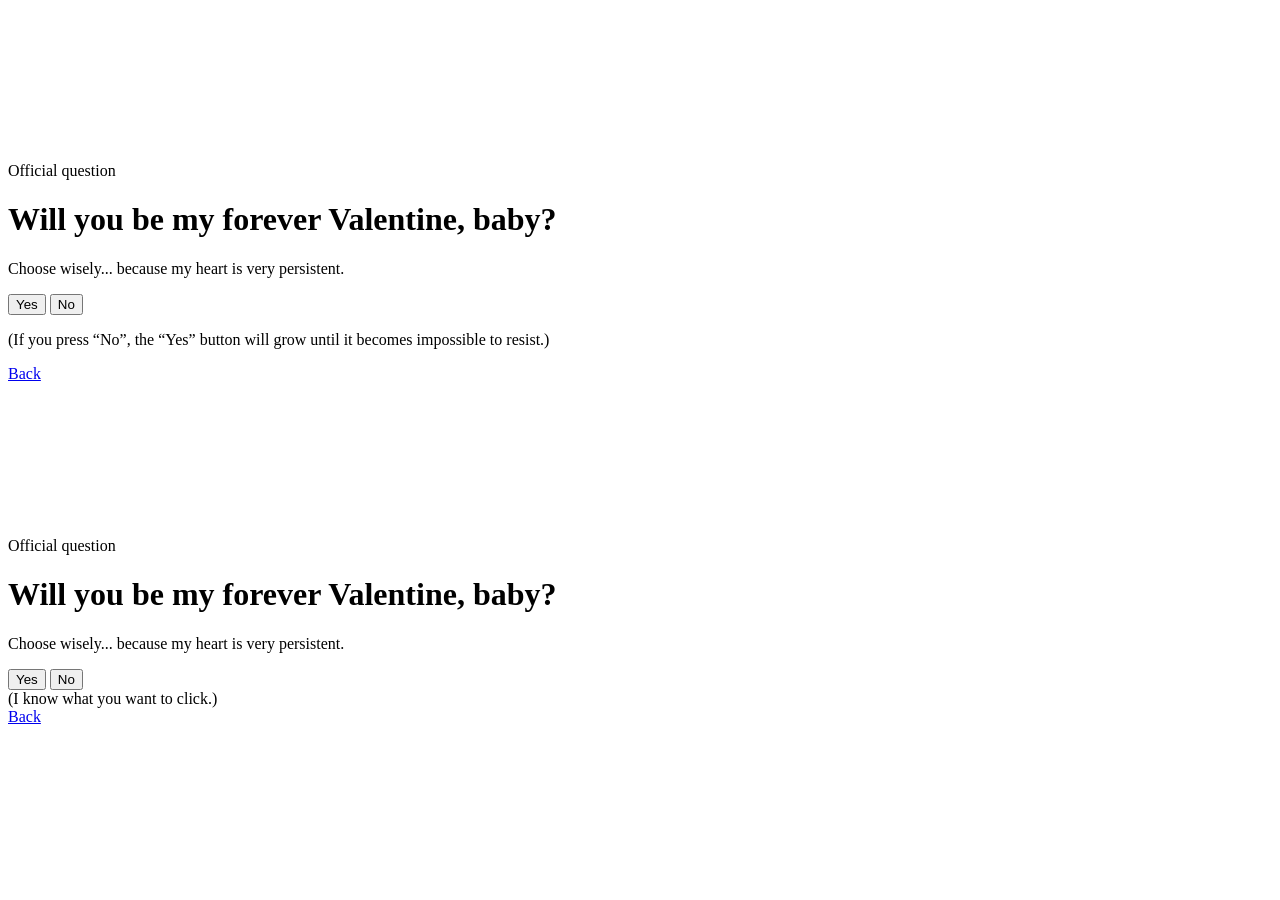
==== ask.html @ 5ab75958 "Add files via upload" ====
<!doctype html>
<html lang="en">
<head>
  <meta charset="utf-8" />
  <meta name="viewport" content="width=device-width, initial-scale=1" />
  <title>Will You Be My Valentine?</title>
  <link rel="stylesheet" href="styles.css" />
</head>
<body>
  <canvas id="bg" aria-hidden="true"></canvas>
  <main class="card">
    <div class="badge">Official question</div>
    <h1 class="script">Will you be my forever Valentine, baby?</h1>
    <p class="lead">Choose wisely... because my heart is very persistent.</p>

    <div class="button-row" id="buttonRow">
      <button id="yesBtn" class="btn primary big" type="button">Yes</button>
      <button id="noBtn" class="btn ghost" type="button">No</button>
    </div>

    <div class="status" id="status" aria-live="polite"></div>
    <p class="tiny">(If you press “No”, the “Yes” button will grow until it becomes impossible to resist.)</p>

    <div class="actions">
      <a class="btn link" href="index.html">Back</a>
    </div>
  </main>

  <script src="shared.js"></script>
  <script src="ask.js"></script>
</body>
</html>
<body>
  <canvas id="bg" aria-hidden="true"></canvas>
  <main class="card">
    <div class="badge">Official question</div>
    <h1 class="script">Will you be my forever Valentine, baby?</h1>
    <p class="lead">Choose wisely... because my heart is very persistent.</p>

    <div class="button-row" id="buttonRow">
      <button id="yesBtn" class="btn primary big" type="button">Yes</button>
      <button id="noBtn" class="btn ghost" type="button">No</button>
    </div>

    <div class="status" aria-live="polite">
      <span id="statusText">(I know what you want to click.)</span>
    </div>

    <div class="actions subtle">
      <a class="btn link" href="index.html">Back</a>
    </div>
  </main>

  <script src="shared.js"></script>
  <script src="ask.js"></script>
</body>
</html>
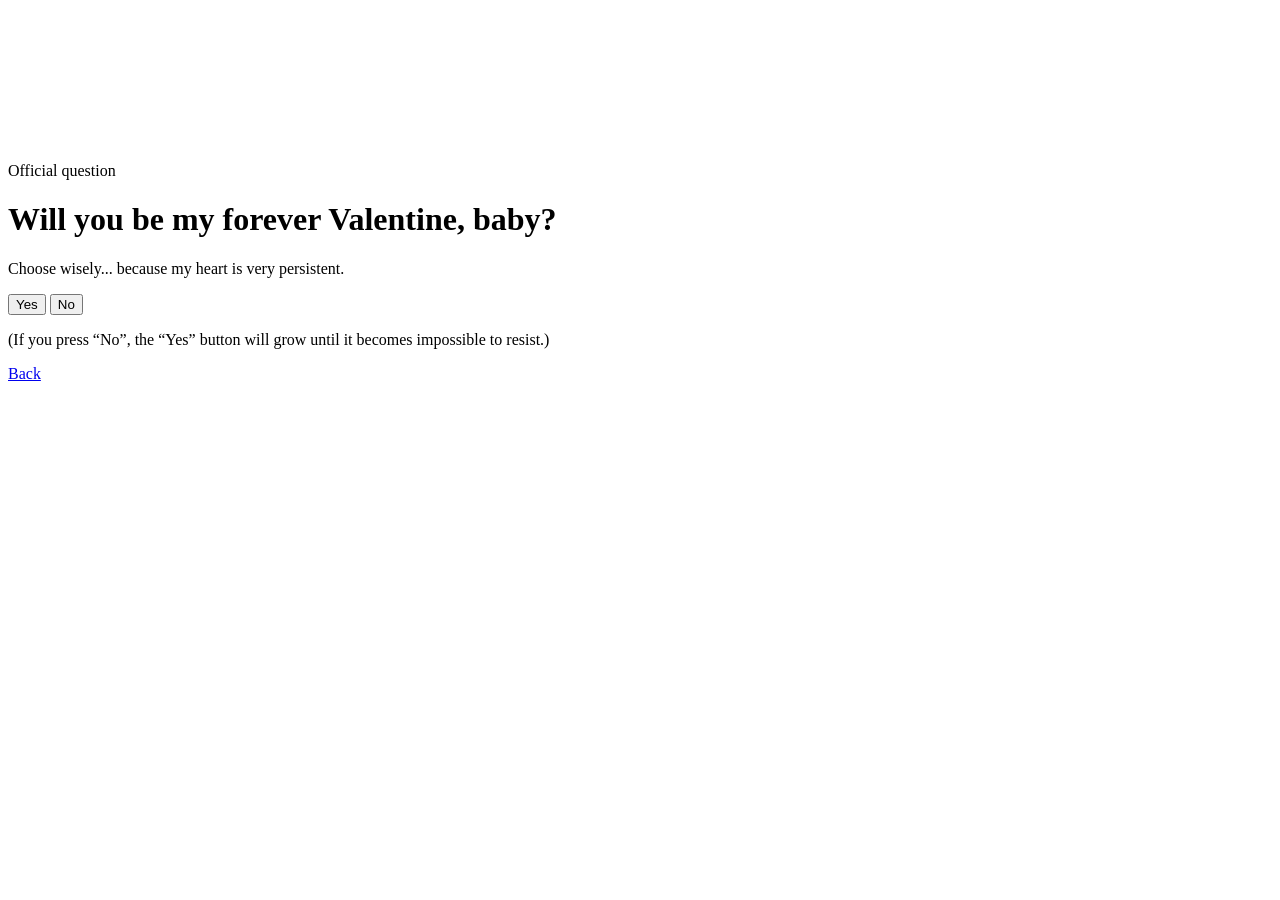
==== commit 7373b99b: "Update ask.html" ====
--- a/ask.html
+++ b/ask.html
@@ -30,28 +30,3 @@
   <script src="ask.js"></script>
 </body>
 </html>
-<body>
-  <canvas id="bg" aria-hidden="true"></canvas>
-  <main class="card">
-    <div class="badge">Official question</div>
-    <h1 class="script">Will you be my forever Valentine, baby?</h1>
-    <p class="lead">Choose wisely... because my heart is very persistent.</p>
-
-    <div class="button-row" id="buttonRow">
-      <button id="yesBtn" class="btn primary big" type="button">Yes</button>
-      <button id="noBtn" class="btn ghost" type="button">No</button>
-    </div>
-
-    <div class="status" aria-live="polite">
-      <span id="statusText">(I know what you want to click.)</span>
-    </div>
-
-    <div class="actions subtle">
-      <a class="btn link" href="index.html">Back</a>
-    </div>
-  </main>
-
-  <script src="shared.js"></script>
-  <script src="ask.js"></script>
-</body>
-</html>
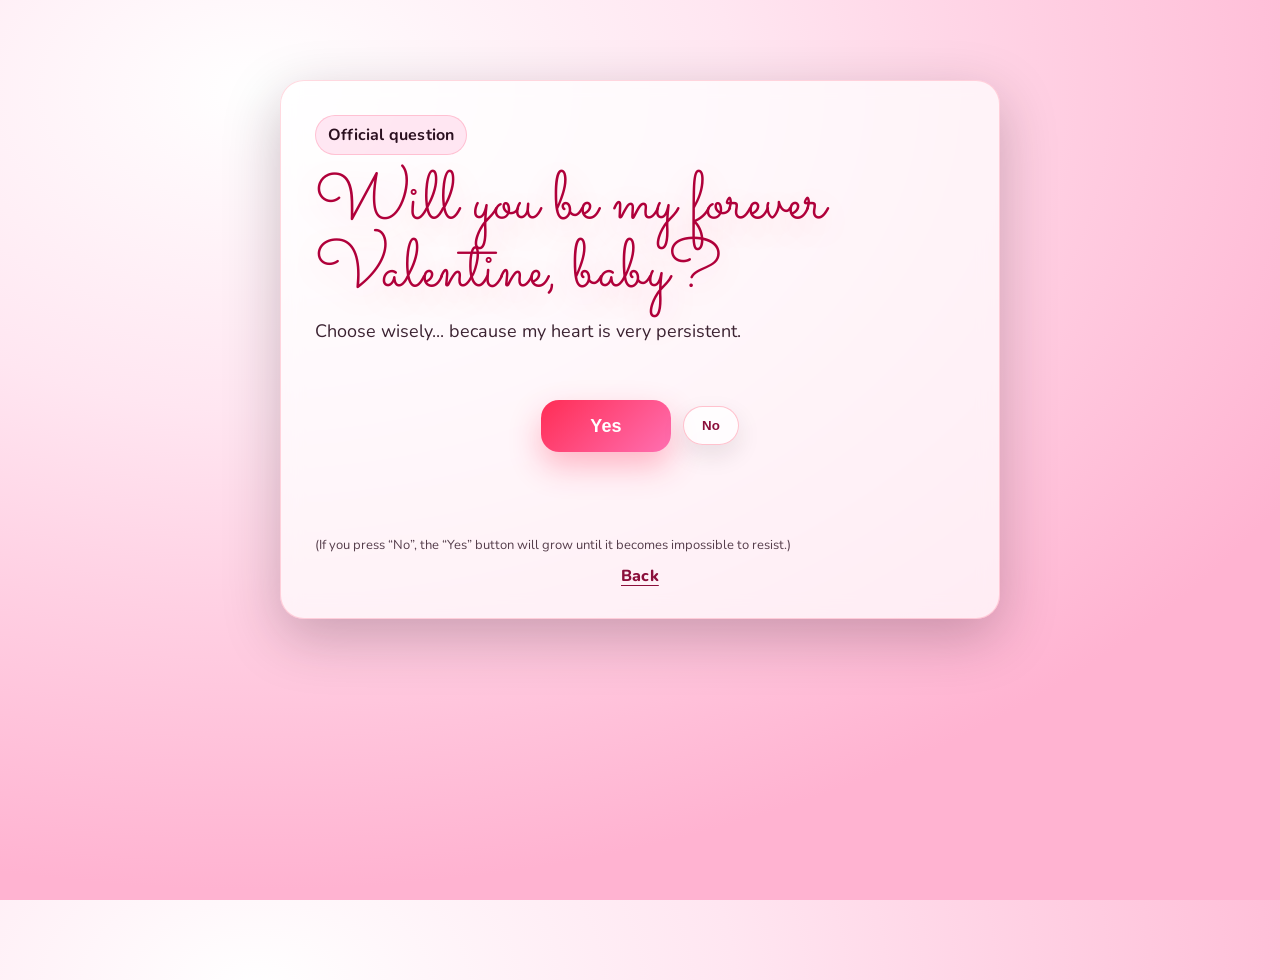
==== commit e05dd729: "Update ask.html" ====
--- a/ask.html
+++ b/ask.html
@@ -25,8 +25,46 @@
       <a class="btn link" href="index.html">Back</a>
     </div>
   </main>
+<script>
+  const yesBtn = document.getElementById("yesBtn");
+  const noBtn = document.getElementById("noBtn");
+  const buttonRow = document.getElementById("buttonRow");
+  const status = document.getElementById("status");
 
-  <script src="shared.js"></script>
-  <script src="ask.js"></script>
+  let scale = 1;
+
+  function rand(min, max) {
+    return Math.random() * (max - min) + min;
+  }
+
+  if (yesBtn) {
+    yesBtn.addEventListener("click", () => {
+      window.location.href = "letter.html";
+    });
+  }
+
+  if (noBtn) {
+    noBtn.addEventListener("click", () => {
+      // Make YES bigger
+      scale = Math.min(scale * 1.25, 6);
+      yesBtn.style.transform = `scale(${scale})`;
+
+      // Make NO move around
+      const rect = buttonRow.getBoundingClientRect();
+      const maxX = Math.max(0, rect.width - noBtn.offsetWidth);
+      const maxY = Math.max(0, rect.height - noBtn.offsetHeight);
+
+      noBtn.style.position = "relative";
+      noBtn.style.left = `${rand(-maxX / 2, maxX / 2)}px`;
+      noBtn.style.top = `${rand(-maxY / 2, maxY / 2)}px`;
+
+      if (status) {
+        status.textContent = "Nice try… just press YES 😌";
+      }
+    });
+  }
+</script>
+
+  
 </body>
 </html>
--- a/styles.css
+++ b/styles.css
@@ -0,0 +1,1187 @@
+@import url('https://fonts.googleapis.com/css2?family=Nunito:wght@400;700;900&family=Sacramento&display=swap');
+
+:root{
+  --red:#ff2d55;
+  --pink:#ff6fb1;
+  --soft:#ffe6f1;
+  --white:#fff;
+  --ink:#2b1020;
+  --shadow: 0 18px 55px rgba(43,16,32,.25);
+}
+*{box-sizing:border-box}
+html,body{height:100%}
+body{
+  margin:0;
+  font-family: Nunito, system-ui, -apple-system, Segoe UI, Roboto, Arial, sans-serif;
+  color:var(--ink);
+  overflow:hidden;
+  background: radial-gradient(1200px 800px at 20% 10%, #fff 0%, #ffe6f1 40%, #ffd0e3 65%, #ffb3d1 100%);
+}
+
+#bg{
+  position:fixed;
+  inset:0;
+  width:100%;
+  height:100%;
+  z-index:0;
+}
+
+.card{
+  position:relative;
+  z-index:1;
+  width:min(860px, 92vw);
+  margin: 8vh auto;
+  padding: 34px 28px;
+  border-radius: 24px;
+  background: rgba(255,255,255,.72);
+  border: 1px solid rgba(255,255,255,.6);
+  box-shadow: var(--shadow);
+  backdrop-filter: blur(10px);
+  -webkit-backdrop-filter: blur(10px);
+  animation: popIn .7s ease both;
+}
+.card.wide{width:min(980px, 92vw)}
+
+@keyframes popIn{
+  from{transform: translateY(14px) scale(.985); opacity:0}
+  to{transform: translateY(0) scale(1); opacity:1}
+}
+
+.badge{
+  display:inline-block;
+  padding: 8px 12px;
+  border-radius: 999px;
+  background: linear-gradient(90deg, rgba(255,45,85,.12), rgba(255,111,177,.12));
+  border: 1px solid rgba(255,45,85,.18);
+  font-weight: 800;
+  letter-spacing: .2px;
+}
+
+.script{
+  font-family: Sacramento, cursive;
+  font-weight: 400;
+  margin: 18px 0 6px;
+  font-size: clamp(46px, 6vw, 72px);
+  line-height: 1.02;
+  color: #7a1133;
+  text-shadow: 0 10px 30px rgba(255,45,85,.18);
+}
+.script.small{font-size: 44px}
+
+.lead{
+  margin: 10px 0 18px;
+  font-size: 18px;
+  line-height: 1.5;
+}
+.tiny{margin: 18px 0 0; opacity:.75; font-size: 13px}
+.mono{font-family: ui-monospace, SFMono-Regular, Menlo, Monaco, Consolas, monospace}
+
+.actions{margin-top: 18px}
+.actions.subtle{margin-top: 10px; opacity:.9}
+
+.btn{
+  appearance:none;
+  border:0;
+  border-radius: 14px;
+  padding: 12px 16px;
+  font-weight: 900;
+  cursor:pointer;
+  text-decoration:none;
+  display:inline-flex;
+  align-items:center;
+  justify-content:center;
+  gap: 10px;
+  transition: transform .15s ease, box-shadow .15s ease, background .15s ease, filter .15s ease;
+  user-select:none;
+}
+.btn:active{transform: translateY(1px) scale(.99)}
+
+.btn.primary{
+  color: var(--white);
+  background: linear-gradient(135deg, var(--red), var(--pink));
+  box-shadow: 0 14px 30px rgba(255,45,85,.25);
+}
+.btn.primary:hover{filter: brightness(1.03)}
+
+.btn.ghost{
+  background: rgba(255,255,255,.6);
+  border: 1px solid rgba(122,17,51,.22);
+  color: #7a1133;
+}
+
+.btn.link{
+  background: transparent;
+  border: 1px dashed rgba(122,17,51,.35);
+  color: #7a1133;
+}
+
+.btn.big{min-width: 140px}
+
+.button-row{
+  position:relative;
+  display:flex;
+  gap: 14px;
+  align-items:center;
+  justify-content:center;
+  flex-wrap:wrap;
+  margin-top: 12px;
+}
+
+.status{
+  margin-top: 16px;
+  text-align:center;
+  min-height: 24px;
+  font-weight: 800;
+}
+
+.grid{
+  display:grid;
+  grid-template-columns: 1fr 1.2fr;
+  gap: 18px;
+  align-items: start;
+  margin-top: 10px;
+}
+@media (max-width: 820px){
+  body{overflow:auto}
+  .card{margin: 5vh auto 6vh}
+  .grid{grid-template-columns: 1fr}
+}
+
+.photo{
+  border-radius: 22px;
+  overflow:hidden;
+  border: 1px solid rgba(255,45,85,.18);
+  background: rgba(255,255,255,.55);
+  box-shadow: 0 16px 35px rgba(43,16,32,.12);
+}
+.photo img{width:100%; height: 100%; display:block; object-fit:cover}
+.photo-fallback{padding: 20px}
+
+.letter{
+  padding: 6px 2px;
+}
+.letter p{font-size: 16.5px; line-height: 1.65; margin: 10px 0}
+.stamp{opacity:.8; font-weight: 800}
+.signature{margin-top: 18px}
+
+.heart{
+  position:fixed;
+  width: 14px;
+  height: 14px;
+  transform: rotate(45deg);
+  background: linear-gradient(135deg, var(--red), var(--pink));
+  border-radius: 4px;
+  opacity: .9;
+  z-index: 0;
+  pointer-events:none;
+  filter: drop-shadow(0 10px 20px rgba(255,45,85,.18));
+}
+.heart:before, .heart:after{
+  content:"";
+  position:absolute;
+  width: 14px;
+  height: 14px;
+  background: inherit;
+  border-radius: 50%;
+}
+.heart:before{left:-7px; top:0}
+.heart:after{left:0; top:-7px}
+
+.pulse{
+  animation: pulse 1.4s ease-in-out infinite;
+}
+@keyframes pulse{
+  0%,100%{transform: scale(1)}
+  50%{transform: scale(1.06)}
+}
+  background: radial-gradient(1200px 700px at 20% 10%, #fff 0%, var(--soft) 30%, #ffd1e6 55%, #ffb3d6 100%);
+  overflow-x:hidden;
+}
+
+#bg{
+  position:fixed;
+  inset:0;
+  width:100%;
+  height:100%;
+  z-index:0;
+}
+
+.card{
+  position:relative;
+  z-index:1;
+  width:min(720px, 92vw);
+  margin: min(10vh, 80px) auto 40px;
+  padding: 28px 24px;
+  background: rgba(255,255,255,.72);
+  border: 1px solid rgba(255,45,85,.18);
+  border-radius: 24px;
+  box-shadow: var(--shadow);
+  backdrop-filter: blur(10px);
+  animation: popIn .75s ease-out;
+}
+.card.wide{width:min(980px, 92vw)}
+
+.badge{
+  display:inline-block;
+  padding: 8px 12px;
+  border-radius: 999px;
+  font-weight: 800;
+  letter-spacing: .3px;
+  background: linear-gradient(135deg, rgba(255,45,85,.12), rgba(255,111,177,.12));
+  border: 1px solid rgba(255,45,85,.18);
+  color: #7b1b42;
+}
+
+h1{margin: 14px 0 10px; line-height:1.05}
+.script{
+  font-family: Sacramento, cursive;
+  font-size: clamp(44px, 5vw, 68px);
+  font-weight: 400;
+  color: #7b1b42;
+  text-shadow: 0 2px 0 rgba(255,255,255,.6);
+}
+.script.small{font-size: 36px}
+
+.lead{
+  font-size: 18px;
+  line-height: 1.55;
+  margin: 0 0 18px;
+}
+
+.tiny{opacity:.75; font-size: 13px; margin:18px 0 0}
+
+.actions{display:flex; gap:12px; justify-content:center; margin-top: 14px}
+.actions.subtle{margin-top: 10px}
+
+.btn{
+  appearance:none;
+  border: 0;
+  border-radius: 14px;
+  padding: 12px 16px;
+  font-weight: 900;
+  cursor:pointer;
+  text-decoration:none;
+  display:inline-flex;
+  align-items:center;
+  justify-content:center;
+  gap: 10px;
+  transition: transform .15s ease, box-shadow .15s ease, background .15s ease, width .15s ease, height .15s ease;
+  user-select:none;
+}
+.btn:focus{outline: 3px solid rgba(255,45,85,.25); outline-offset: 3px}
+
+.btn.primary{
+  background: linear-gradient(135deg, var(--red), var(--pink));
+  color: var(--white);
+  box-shadow: 0 12px 30px rgba(255,45,85,.25);
+}
+.btn.primary:hover{transform: translateY(-2px) scale(1.01)}
+
+.btn.ghost{
+  background: rgba(255,255,255,.65);
+  border: 1px solid rgba(255,45,85,.25);
+  color: #7b1b42;
+}
+.btn.ghost:hover{transform: translateY(-1px)}
+
+.btn.link{
+  background: transparent;
+  color: #7b1b42;
+  text-decoration: underline;
+  font-weight: 800;
+  padding: 8px 10px;
+}
+
+.btn.big{
+  min-width: 130px;
+  min-height: 52px;
+}
+
+.button-row{
+  position:relative;
+  display:flex;
+  gap: 14px;
+  justify-content:center;
+  align-items:center;
+  flex-wrap:wrap;
+  margin-top: 10px;
+}
+
+.status{
+  margin-top: 16px;
+  text-align:center;
+  font-weight: 800;
+  color: #7b1b42;
+  min-height: 24px;
+}
+
+.grid{
+  display:grid;
+  grid-template-columns: 1fr;
+  gap: 18px;
+  align-items: start;
+  margin-top: 10px;
+}
+@media (min-width: 860px){
+  .grid{grid-template-columns: 1fr 1.2fr; gap: 22px}
+}
+
+.photo{
+  border-radius: 22px;
+  overflow:hidden;
+  border: 1px solid rgba(255,45,85,.22);
+  background: linear-gradient(135deg, rgba(255,45,85,.08), rgba(255,111,177,.08));
+  box-shadow: 0 14px 45px rgba(43,16,32,.18);
+}
+.photo img{width:100%; height:100%; display:block; object-fit: cover; min-height: 300px}
+.photo-fallback{padding: 18px}
+
+.letter{
+  background: rgba(255,255,255,.72);
+  border: 1px solid rgba(255,45,85,.18);
+  border-radius: 22px;
+  padding: 18px 18px;
+}
+.letter p{line-height:1.7; margin: 10px 0; font-size: 16px}
+.stamp{opacity:.85; font-weight: 900}
+.signature{margin-top: 16px; font-weight: 800}
+.mono{font-family: ui-monospace, SFMono-Regular, Menlo, Monaco, Consolas, monospace}
+
+/* Floating hearts (DOM nodes created in shared.js) */
+.heart{
+  position:fixed;
+  left: var(--x);
+  top: 110%;
+  width: var(--size);
+  height: var(--size);
+  transform: rotate(45deg);
+  background: linear-gradient(135deg, rgba(255,45,85,.95), rgba(255,111,177,.9));
+  border-radius: 8px;
+  z-index: 2;
+  opacity: .0;
+  filter: drop-shadow(0 10px 18px rgba(255,45,85,.25));
+  animation: floatUp var(--dur) linear forwards;
+}
+.heart:before, .heart:after{
+  content:"";
+  position:absolute;
+  width: 100%;
+  height: 100%;
+  border-radius: 50%;
+  background: inherit;
+}
+.heart:before{left: -50%}
+.heart:after{top: -50%}
+
+@keyframes floatUp{
+  0%{opacity:0; transform: translateY(0) rotate(45deg) scale(.9)}
+  10%{opacity:.85}
+  100%{opacity:0; transform: translateY(-130vh) rotate(45deg) scale(1.08)}
+}
+
+/* Pop + subtle pulse */
+@keyframes popIn{
+  0%{transform: translateY(10px) scale(.98); opacity:0}
+  100%{transform: translateY(0) scale(1); opacity:1}
+}
+
+.pulse{
+  animation: pulse 1.05s ease-in-out infinite;
+}
+@keyframes pulse{
+  0%,100%{transform: scale(1)}
+  50%{transform: scale(1.04)}
+}
+
+/* Confetti */
+.confetti{
+  position:fixed;
+  inset: -10px;
+  pointer-events:none;
+  z-index: 5;
+}
+
+  border-radius: 24px;
+  box-shadow: var(--shadow);
+  backdrop-filter: blur(10px);
+  -webkit-backdrop-filter: blur(10px);
+  animation: pop .7s cubic-bezier(.2,1,.2,1) both;
+}
+.card.wide{width:min(980px, 94vw)}
+
+@keyframes pop{from{transform: translateY(16px) scale(.98);opacity:0}to{transform: translateY(0) scale(1);opacity:1}}
+
+.badge{
+  display:inline-flex;
+  align-items:center;
+  gap:10px;
+  padding:8px 12px;
+  border-radius:999px;
+  background: rgba(255,111,177,.16);
+  border: 1px solid rgba(255,45,85,.20);
+  color:var(--ink);
+  font-weight:700;
+  letter-spacing:.2px;
+}
+
+.script{
+  font-family: Sacramento, cursive;
+  font-size: clamp(44px, 6vw, 68px);
+  line-height: 1;
+  margin: 16px 0 10px;
+  color: #b0003a;
+  text-shadow: 0 10px 35px rgba(255,45,85,.18);
+}
+.script.small{font-size: clamp(30px, 3.6vw, 44px)}
+
+.lead{
+  margin: 0 0 18px;
+  font-size: clamp(16px, 2.1vw, 18px);
+  opacity: .92;
+}
+
+.tiny{margin:14px 0 0; font-size: 13px; opacity:.7}
+
+.actions{display:flex; gap:12px; justify-content:center; margin-top: 18px}
+.actions.subtle{margin-top: 10px}
+
+.btn{
+  appearance:none;
+  border:0;
+  cursor:pointer;
+  user-select:none;
+  text-decoration:none;
+  display:inline-flex;
+  align-items:center;
+  justify-content:center;
+  padding: 12px 18px;
+  border-radius: 14px;
+  font-weight:900;
+  letter-spacing:.2px;
+  transition: transform .12s ease, box-shadow .12s ease, filter .12s ease;
+  will-change: transform;
+}
+.btn:focus{outline: 3px solid rgba(255,45,85,.35); outline-offset: 3px}
+.btn:hover{transform: translateY(-1px)}
+.btn:active{transform: translateY(1px) scale(.99)}
+
+.btn.primary{
+  background: linear-gradient(135deg, var(--red), var(--pink));
+  color: #fff;
+  box-shadow: 0 14px 30px rgba(255,45,85,.35);
+}
+.btn.primary.big{font-size: 18px; padding: 14px 22px}
+
+.btn.ghost{
+  background: rgba(255,255,255,.75);
+  border: 2px solid rgba(255,45,85,.25);
+  color: #8a0030;
+}
+
+.btn.link{
+  background: transparent;
+  color: #8a0030;
+  padding: 10px 10px;
+}
+
+.button-row{
+  position:relative;
+  display:flex;
+  gap: 14px;
+  justify-content:center;
+  align-items:center;
+  flex-wrap:wrap;
+  margin-top: 6px;
+}
+
+.status{
+  margin-top: 14px;
+  text-align:center;
+  font-weight:700;
+  opacity:.9;
+}
+
+.grid{
+  display:grid;
+  grid-template-columns: 1fr;
+  gap: 18px;
+  margin-top: 10px;
+}
+@media (min-width: 860px){
+  .grid{grid-template-columns: 0.9fr 1.1fr; align-items:start}
+}
+
+.photo{
+  background: rgba(255,255,255,.7);
+  border: 1px solid rgba(255,45,85,.18);
+  border-radius: 20px;
+  overflow:hidden;
+  box-shadow: 0 16px 45px rgba(255,45,85,.12);
+}
+.photo img{width:100%; height: 100%; display:block; object-fit:cover; min-height: 260px; max-height: 520px}
+.photo-fallback{padding: 18px; text-align:center}
+.mono{font-family: ui-monospace, SFMono-Regular, Menlo, Monaco, Consolas, 'Liberation Mono', 'Courier New', monospace; font-size: 12px}
+
+.letter{
+  background: rgba(255,255,255,.78);
+  border: 1px solid rgba(255,45,85,.18);
+  border-radius: 20px;
+  padding: 18px 18px 10px;
+  box-shadow: 0 16px 45px rgba(255,45,85,.12);
+}
+.letter p{margin: 10px 0; font-size: 16px; line-height: 1.6}
+.stamp{opacity:.8; font-weight:800}
+.signature{margin-top: 14px}
+
+/* floating heart element (created in JS) */
+.heart{
+  position:fixed;
+  left: var(--x);
+  top: 110vh;
+  width: var(--s);
+  height: var(--s);
+  transform: rotate(45deg);
+  background: rgba(255,45,85,.55);
+  filter: drop-shadow(0 10px 18px rgba(255,45,85,.2));
+  z-index:0;
+  animation: floatUp var(--d) linear forwards;
+}
+.heart:before,
+.heart:after{
+  content:"";
+  position:absolute;
+  width:100%;
+  height:100%;
+  border-radius:50%;
+  background: inherit;
+}
+.heart:before{left:-50%; top:0}
+.heart:after{left:0; top:-50%}
+
+@keyframes floatUp{
+  0%{transform: translateY(0) rotate(45deg); opacity:0}
+  10%{opacity:.8}
+  100%{transform: translateY(-140vh) rotate(45deg); opacity:0}
+}
+  border-radius:999px;
+  background: rgba(255,45,85,.08);
+  border:1px solid rgba(255,45,85,.22);
+  font-weight:800;
+  letter-spacing:.2px;
+}
+
+.script{
+  font-family: Sacramento, cursive;
+  font-size: clamp(40px, 5.2vw, 76px);
+  line-height: .92;
+  margin: 14px 0 10px;
+  color: #8b0f3b;
+  text-shadow: 0 10px 24px rgba(255,45,85,.18);
+}
+.script.small{font-size:44px}
+
+.lead{
+  font-size: 18px;
+  line-height:1.6;
+  margin: 0 0 18px;
+}
+
+.tiny{
+  margin: 14px 0 0;
+  font-size: 13px;
+  opacity:.8;
+}
+
+.actions{display:flex;gap:12px;justify-content:center;margin-top:18px}
+.actions.subtle{justify-content:flex-start;margin-top:10px}
+
+.btn{
+  appearance:none;
+  border:0;
+  cursor:pointer;
+  text-decoration:none;
+  display:inline-flex;
+  align-items:center;
+  justify-content:center;
+  padding: 12px 18px;
+  border-radius: 16px;
+  font-weight:900;
+  letter-spacing:.2px;
+  transform: translateZ(0);
+  transition: transform .15s ease, box-shadow .15s ease, filter .15s ease;
+  user-select:none;
+}
+.btn:active{transform: translateY(1px) scale(.99)}
+.btn.primary{
+  background: linear-gradient(135deg, var(--red), var(--pink));
+  color: var(--white);
+  box-shadow: 0 16px 30px rgba(255,45,85,.28);
+}
+.btn.primary:hover{filter:saturate(1.05) brightness(1.02);box-shadow: 0 18px 42px rgba(255,45,85,.34)}
+.btn.ghost{
+  background: rgba(255,255,255,.7);
+  border: 1px solid rgba(43,16,32,.18);
+  color: var(--ink);
+}
+.btn.ghost:hover{box-shadow: 0 12px 30px rgba(43,16,32,.12)}
+.btn.link{
+  background: transparent;
+  padding: 8px 0;
+  border-radius: 0;
+  color: #8b0f3b;
+  font-weight:900;
+}
+.btn.big{font-size: 20px; padding: 14px 22px; border-radius: 18px}
+
+.button-row{
+  position:relative;
+  display:flex;
+  align-items:center;
+  justify-content:center;
+  gap:14px;
+  flex-wrap:wrap;
+  padding: 8px 0 4px;
+  min-height: 120px;
+}
+
+.status{
+  margin-top: 10px;
+  text-align:center;
+  font-weight:800;
+  color:#8b0f3b;
+  min-height: 26px;
+}
+
+.grid{
+  display:grid;
+  grid-template-columns: 1fr;
+  gap: 18px;
+  margin-top: 10px;
+}
+@media (min-width: 820px){
+  .grid{grid-template-columns: 1.05fr .95fr; align-items:start}
+}
+
+.photo{
+  border-radius: 22px;
+  overflow:hidden;
+  border: 1px solid rgba(255,45,85,.22);
+  background: rgba(255,255,255,.6);
+  box-shadow: 0 14px 34px rgba(43,16,32,.12);
+  min-height: 260px;
+}
+.photo img{width:100%; height:100%; object-fit:cover; display:block}
+.photo-fallback{padding:20px}
+
+.letter{
+  border-radius: 22px;
+  border: 1px solid rgba(255,45,85,.22);
+  background: rgba(255,255,255,.72);
+  box-shadow: 0 14px 34px rgba(43,16,32,.12);
+  padding: 18px 18px 16px;
+}
+.letter p{line-height:1.75; margin: 0 0 12px}
+.letter .stamp{opacity:.85; font-weight:800}
+.signature{margin-top: 14px}
+
+.mono{font-family: ui-monospace, SFMono-Regular, Menlo, Monaco, Consolas, "Liberation Mono", "Courier New", monospace; font-size: .95em}
+
+/* Floating heart elements */
+.heart{
+  position:fixed;
+  width: 14px;
+  height: 14px;
+  transform: rotate(45deg);
+  background: rgba(255,45,85,.75);
+  border-radius: 3px;
+  z-index: 0;
+  pointer-events:none;
+  animation: floatUp linear forwards;
+  filter: blur(.1px);
+}
+.heart:before,
+.heart:after{
+  content:"";
+  position:absolute;
+  width: 14px;
+  height: 14px;
+  background: inherit;
+  border-radius: 50%;
+}
+.heart:before{left:-7px; top:0}
+.heart:after{left:0; top:-7px}
+
+@keyframes floatUp{
+  from{transform: translateY(0) rotate(45deg); opacity: 0}
+  10%{opacity: .8}
+  to{transform: translateY(-120vh) rotate(45deg); opacity: 0}
+}
+
+/* Confetti */
+.confetti{
+  position:fixed;
+  width: 10px;
+  height: 14px;
+  z-index: 2;
+  pointer-events:none;
+  animation: confettiFall linear forwards;
+}
+@keyframes confettiFall{
+  from{transform: translateY(-10vh) rotate(0deg); opacity: 1}
+  to{transform: translateY(120vh) rotate(720deg); opacity: 0.85}
+}
+  margin: 0 0 18px;
+}
+.tiny{margin:18px 0 0; font-size: 12.5px; opacity:.75}
+
+.actions{display:flex; gap:12px; margin-top: 14px}
+.actions.subtle{justify-content:space-between; align-items:center}
+
+.btn{
+  appearance:none;
+  border:0;
+  cursor:pointer;
+  text-decoration:none;
+  display:inline-flex;
+  align-items:center;
+  justify-content:center;
+  gap:10px;
+  padding: 12px 18px;
+  border-radius: 999px;
+  font-weight:900;
+  letter-spacing:.2px;
+  transition: transform .12s ease, box-shadow .12s ease, background .12s ease, opacity .12s ease;
+  user-select:none;
+  line-height:1;
+}
+.btn:active{transform: translateY(1px) scale(.99)}
+.btn:hover{transform: translateY(-1px) scale(1.01)}
+
+.btn.primary{
+  color: var(--white);
+  background: linear-gradient(135deg, var(--red), var(--pink));
+  box-shadow: 0 18px 30px rgba(255,45,85,.28);
+}
+.btn.primary.big{font-size:18px; padding: 14px 22px}
+.btn.ghost{
+  color: #7b1838;
+  background: rgba(255,255,255,.78);
+  border: 1px solid rgba(255,45,85,.35);
+}
+.btn.link{
+  background: transparent;
+  border: 1px dashed rgba(255,45,85,.35);
+  color: #7b1838;
+}
+
+.button-row{
+  display:flex;
+  flex-wrap:wrap;
+  gap: 14px;
+  align-items:center;
+  justify-content:center;
+  margin: 18px 0 6px;
+  position:relative;
+}
+
+.status{
+  text-align:center;
+  margin-top: 10px;
+  font-weight:800;
+  min-height: 24px;
+  color:#7b1838;
+}
+
+.grid{
+  display:grid;
+  grid-template-columns: 1fr;
+  gap: 18px;
+  margin-top: 8px;
+}
+@media (min-width: 860px){
+  .grid{grid-template-columns: 360px 1fr; align-items:start}
+  .card{padding: 34px 34px}
+}
+
+.photo{
+  background: rgba(255,45,85,.06);
+  border: 1px solid rgba(255,45,85,.18);
+  border-radius: 18px;
+  overflow:hidden;
+  position:relative;
+  box-shadow: 0 14px 32px rgba(255,45,85,.14);
+}
+.photo img{width:100%; height:100%; object-fit:cover; display:block; aspect-ratio: 4 / 5}
+.photo-fallback{padding:18px}
+
+.letter{
+  padding: 18px 18px 8px;
+  background: rgba(255,255,255,.55);
+  border: 1px solid rgba(255,45,85,.15);
+  border-radius: 18px;
+}
+.letter p{margin: 0 0 14px; line-height:1.75; font-size: 16.5px}
+
+.stamp{
+  display:inline-block;
+  font-weight:900;
+  font-size: 12px;
+  padding: 8px 10px;
+  border-radius: 12px;
+  background: rgba(255,45,85,.08);
+  border:1px solid rgba(255,45,85,.22);
+}
+.signature{margin-top: 18px; font-weight:800}
+.mono{font-family: ui-monospace, SFMono-Regular, Menlo, Consolas, monospace}
+
+/* cute pulse */
+.pulse{animation: pulse 1.2s ease-in-out infinite}
+@keyframes pulse{0%,100%{transform:scale(1)}50%{transform:scale(1.04)}}
+  font-weight:900;
+  letter-spacing:.2px;
+  transition: transform .15s ease, filter .15s ease, box-shadow .15s ease;
+  user-select:none;
+}
+.btn:active{transform: translateY(1px) scale(.99)}
+.btn:hover{filter: brightness(1.02)}
+
+.btn.primary{
+  color:white;
+  background: linear-gradient(135deg, var(--red), var(--pink));
+  box-shadow: 0 14px 32px rgba(255,45,85,.32);
+}
+.btn.primary:hover{transform: translateY(-1px) scale(1.02)}
+
+.btn.ghost{
+  background: rgba(255,255,255,.75);
+  border:1px solid rgba(255,45,85,.28);
+  color: #8b0f3b;
+  box-shadow: 0 10px 24px rgba(43,16,32,.10);
+}
+
+.btn.link{
+  background: transparent;
+  border: 0;
+  padding: 0;
+  color:#8b0f3b;
+  text-decoration: underline;
+  font-weight:800;
+}
+
+.button-row{display:flex; flex-wrap:wrap; gap:12px; align-items:center; justify-content:center; margin-top: 16px}
+.btn.big{font-size: 18px; padding: 13px 22px}
+
+.status{margin-top:14px; text-align:center; font-weight:800; opacity:.85}
+
+.grid{display:grid; grid-template-columns: 1.1fr 1.3fr; gap:18px; align-items:start; margin-top: 10px}
+@media (max-width: 820px){.grid{grid-template-columns:1fr}}
+
+.photo{
+  border-radius: 22px;
+  overflow:hidden;
+  background: rgba(255,255,255,.65);
+  border: 1px solid rgba(255,45,85,.16);
+  box-shadow: 0 18px 55px rgba(43,16,32,.12);
+  min-height: 340px;
+  position:relative;
+}
+.photo img{width:100%; height:100%; object-fit:cover; display:block; animation: floaty 5.5s ease-in-out infinite}
+@keyframes floaty{0%,100%{transform: translateY(0)}50%{transform: translateY(-6px)}}
+
+.photo-fallback{
+  padding: 18px;
+  height: 100%;
+  display:flex;
+  align-items:center;
+}
+
+.letter{
+  padding: 6px 4px;
+}
+.letter p{line-height:1.75; margin: 10px 0; font-size: 16.5px}
+.stamp{opacity:.8; font-weight:800}
+.signature{margin-top:16px}
+.mono{font-family: ui-monospace, SFMono-Regular, Menlo, Monaco, Consolas, 'Liberation Mono', 'Courier New', monospace; font-size: .95em}
+
+/* little heart sparkle */
+.heart{
+  position: fixed;
+  left: 0;
+  top: 0;
+  width: 14px;
+  height: 14px;
+  transform: translate(-50%, -50%) rotate(45deg);
+  background: linear-gradient(135deg, var(--red), var(--pink));
+  border-radius: 3px;
+  z-index: 2;
+  pointer-events:none;
+  filter: drop-shadow(0 8px 18px rgba(255,45,85,.35));
+  opacity: .9;
+}
+.heart:before,.heart:after{
+  content:"";
+  position:absolute;
+  width:14px;
+  height:14px;
+  background: inherit;
+  border-radius: 999px;
+}
+.heart:before{left:-7px; top:0}
+.heart:after{left:0; top:-7px}
+  (1.01)}
+
+.btn.ghost{
+  color: #8b0f3b;
+  background: rgba(255,255,255,.7);
+  border: 1px solid rgba(255,45,85,.35);
+  box-shadow: 0 12px 22px rgba(43,16,32,.12);
+}
+.btn.ghost:hover{transform: translateY(-1px)}
+
+.btn.link{
+  padding:0;
+  border-radius:0;
+  background:none;
+  color: #8b0f3b;
+  font-weight:800;
+  text-decoration: underline;
+  text-underline-offset: 4px;
+}
+
+.button-row{
+  display:flex;
+  flex-wrap:wrap;
+  gap: 12px;
+  align-items:center;
+  margin: 18px 0 10px;
+  position: relative;
+}
+
+.btn.big{font-size: 18px; padding: 14px 24px}
+
+.status{
+  margin-top: 8px;
+  font-weight:700;
+  opacity:.8;
+}
+
+.grid{
+  display:grid;
+  grid-template-columns: 1fr;
+  gap: 18px;
+}
+@media (min-width: 860px){
+  .grid{grid-template-columns: 0.95fr 1.05fr; gap: 22px; align-items:start}
+}
+
+.photo{
+  border-radius: 22px;
+  overflow:hidden;
+  border: 1px solid rgba(255,45,85,.22);
+  box-shadow: 0 18px 44px rgba(43,16,32,.18);
+  background: rgba(255,255,255,.55);
+}
+.photo img{
+  width:100%;
+  height:100%;
+  display:block;
+  aspect-ratio: 4/5;
+  object-fit: cover;
+  filter: saturate(1.08) contrast(1.02);
+}
+.photo-fallback{padding:18px}
+
+.letter{
+  background: rgba(255,255,255,.72);
+  border: 1px solid rgba(255,45,85,.18);
+  border-radius: 22px;
+  padding: 18px 18px;
+  box-shadow: 0 14px 34px rgba(43,16,32,.12);
+}
+.letter p{line-height:1.75; font-size: 16.5px; margin: 0 0 12px}
+.stamp{opacity:.75; font-weight:800}
+.signature{margin-top: 14px}
+
+.mono{font-family: ui-monospace, SFMono-Regular, Menlo, Monaco, Consolas, "Liberation Mono", "Courier New", monospace; font-size: .95em}
+
+/* cute floating heart micro-interactions */
+.heart{
+  position:fixed;
+  left:0;
+  top:0;
+  width: 14px;
+  height: 14px;
+  transform: translate(-50%,-50%) rotate(45deg);
+  background: linear-gradient(135deg, var(--red), var(--pink));
+  opacity:.75;
+  pointer-events:none;
+  filter: drop-shadow(0 10px 20px rgba(255,45,85,.28));
+}
+.heart::before,.heart::after{
+  content:"";
+  position:absolute;
+  width:14px;
+  height:14px;
+  border-radius:50%;
+  background: inherit;
+}
+.heart::before{left:-7px}
+.heart::after{top:-7px}
+
+@media (prefers-reduced-motion: reduce){
+  *{animation:none !important; transition:none !important}
+}
+  flex-wrap:wrap;
+  gap:14px;
+  align-items:center;
+  justify-content:center;
+  margin-top: 8px;
+}
+.btn.big{min-width:140px; min-height: 52px}
+
+.status{margin-top: 14px; text-align:center; font-weight:800; color:#6c0e2f}
+
+.grid{
+  display:grid;
+  grid-template-columns: 1fr;
+  gap:18px;
+  align-items:start;
+}
+@media (min-width: 860px){
+  .grid{grid-template-columns: .95fr 1.05fr; gap:24px}
+}
+
+.photo{
+  border-radius: 22px;
+  overflow:hidden;
+  border:1px solid rgba(255,45,85,.18);
+  box-shadow: 0 18px 45px rgba(43,16,32,.16);
+  background: rgba(255,255,255,.7);
+}
+.photo img{width:100%; height:100%; display:block; object-fit:cover}
+.photo-fallback{padding:18px}
+
+.letter{
+  padding: 6px 2px;
+}
+.stamp{
+  display:inline-block;
+  padding:8px 12px;
+  border-radius:12px;
+  background: rgba(255,45,85,.08);
+  border:1px dashed rgba(255,45,85,.35);
+  font-weight:900;
+  margin: 0 0 10px;
+}
+.letter p{font-size:16.5px; line-height:1.75; margin: 10px 0}
+.signature{margin-top: 16px}
+
+.mono{font-family: ui-monospace, SFMono-Regular, Menlo, Monaco, Consolas, "Liberation Mono", "Courier New", monospace}
+
+/* Small cute heartbeat on primary button */
+.btn.primary.heartbeat{animation: heartbeat 1.6s ease-in-out infinite}
+@keyframes heartbeat{0%,100%{transform: scale(1)} 10%{transform: scale(1.02)} 20%{transform: scale(1)} 30%{transform: scale(1.03)} 40%{transform: scale(1)}}
+
+/* Confetti */
+.confetti{
+  position:fixed;
+  inset:0;
+  pointer-events:none;
+  z-index: 3;
+}
+  border-radius: 22px;
+  overflow:hidden;
+  border: 1px solid rgba(255,45,85,.22);
+  background: rgba(255,255,255,.65);
+  box-shadow: 0 14px 30px rgba(43,16,32,.14);
+  min-height: 320px;
+  display:grid;
+  place-items:center;
+}
+.photo img{width:100%; height:100%; object-fit:cover; display:block}
+.photo-fallback{padding:22px; text-align:center}
+
+.letter{
+  padding: 18px 18px 6px;
+  border-radius: 22px;
+  background: rgba(255,255,255,.62);
+  border: 1px solid rgba(255,45,85,.18);
+}
+.letter p{font-size: 16.5px; line-height:1.75; margin: 0 0 12px}
+.stamp{font-weight:900; color:#8b0f3b; opacity:.82}
+.signature{margin-top: 18px}
+.mono{font-family: ui-monospace, SFMono-Regular, Menlo, Monaco, Consolas, monospace}
+
+/* Heartbeat accent */
+.heart{
+  display:inline-block;
+  animation: beat 1.2s ease-in-out infinite;
+  transform-origin:center;
+}
+@keyframes beat{
+  0%,100%{transform: scale(1)}
+  20%{transform: scale(1.08)}
+  40%{transform: scale(.98)}
+}
+
+/* Confetti dots */
+.confetti{
+  position:fixed;
+  inset:0;
+  pointer-events:none;
+  z-index: 3;
+}
+
+/* Reduce motion */
+@media (prefers-reduced-motion: reduce){
+  *{animation-duration: .001ms !important; animation-iteration-count: 1 !important; transition-duration: .001ms !important}
+}
+  background: rgba(255,255,255,.62);
+  border: 1px solid rgba(255,45,85,.18);
+}
+.letter p{font-size:16.5px; line-height:1.75; margin: 10px 0}
+.stamp{font-weight:900; color:#8b0f3b; opacity:.85}
+.signature{margin-top: 18px; font-weight:900}
+
+.mono{font-family: ui-monospace, SFMono-Regular, Menlo, Monaco, Consolas, monospace}
+
+/* Cute pulse on key elements */
+.pulse{
+  animation: pulse 1.2s ease-in-out infinite;
+}
+@keyframes pulse{
+  0%,100%{transform:scale(1)}
+  50%{transform:scale(1.04)}
+}
+
+/* Confetti pieces */
+.confetti{
+  position:fixed;
+  top:-10px;
+  width:10px;
+  height:14px;
+  border-radius:2px;
+  opacity:.9;
+  z-index:10;
+  animation: confettiFall 1.2s linear forwards;
+}
+@keyframes confettiFall{
+  to{transform: translateY(110vh) rotate(720deg); opacity:0}
+}
+@keyframes pulse{
+  0%,100%{transform: scale(1)}
+  50%{transform: scale(1.035)}
+}
+
+/* Confetti */
+.confetti{
+  position:fixed;
+  inset:0;
+  pointer-events:none;
+  z-index:3;
+}
+
+/* Respect reduced motion */
+@media (prefers-reduced-motion: reduce){
+  *{animation-duration: .001ms !important; animation-iteration-count: 1 !important; transition-duration:.001ms !important}
+}
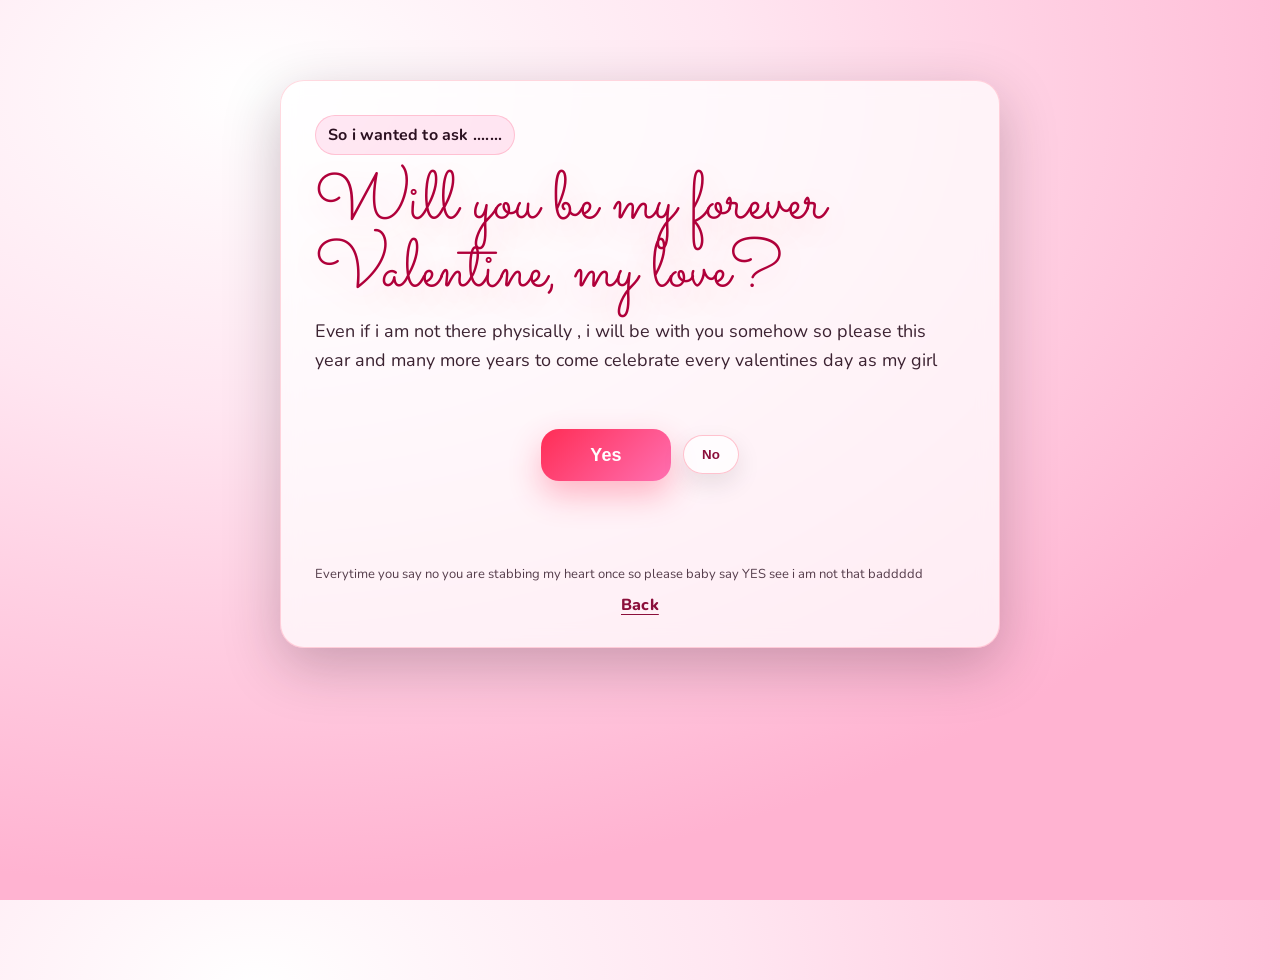
==== commit 15a0b468: "Update ask.html" ====
--- a/ask.html
+++ b/ask.html
@@ -9,9 +9,9 @@
 <body>
   <canvas id="bg" aria-hidden="true"></canvas>
   <main class="card">
-    <div class="badge">Official question</div>
-    <h1 class="script">Will you be my forever Valentine, baby?</h1>
-    <p class="lead">Choose wisely... because my heart is very persistent.</p>
+    <div class="badge">So i wanted to ask .......</div>
+    <h1 class="script">Will you be my forever Valentine, my love?</h1>
+    <p class="lead">Even if i am not there physically , i will be with you somehow so please this year and many more years to come celebrate every valentines day as my girl</p>
 
     <div class="button-row" id="buttonRow">
       <button id="yesBtn" class="btn primary big" type="button">Yes</button>
@@ -19,7 +19,7 @@
     </div>
 
     <div class="status" id="status" aria-live="polite"></div>
-    <p class="tiny">(If you press “No”, the “Yes” button will grow until it becomes impossible to resist.)</p>
+    <p class="tiny">Everytime you say no you are stabbing my heart once so please baby say YES see i am not that baddddd</p>
 
     <div class="actions">
       <a class="btn link" href="index.html">Back</a>
